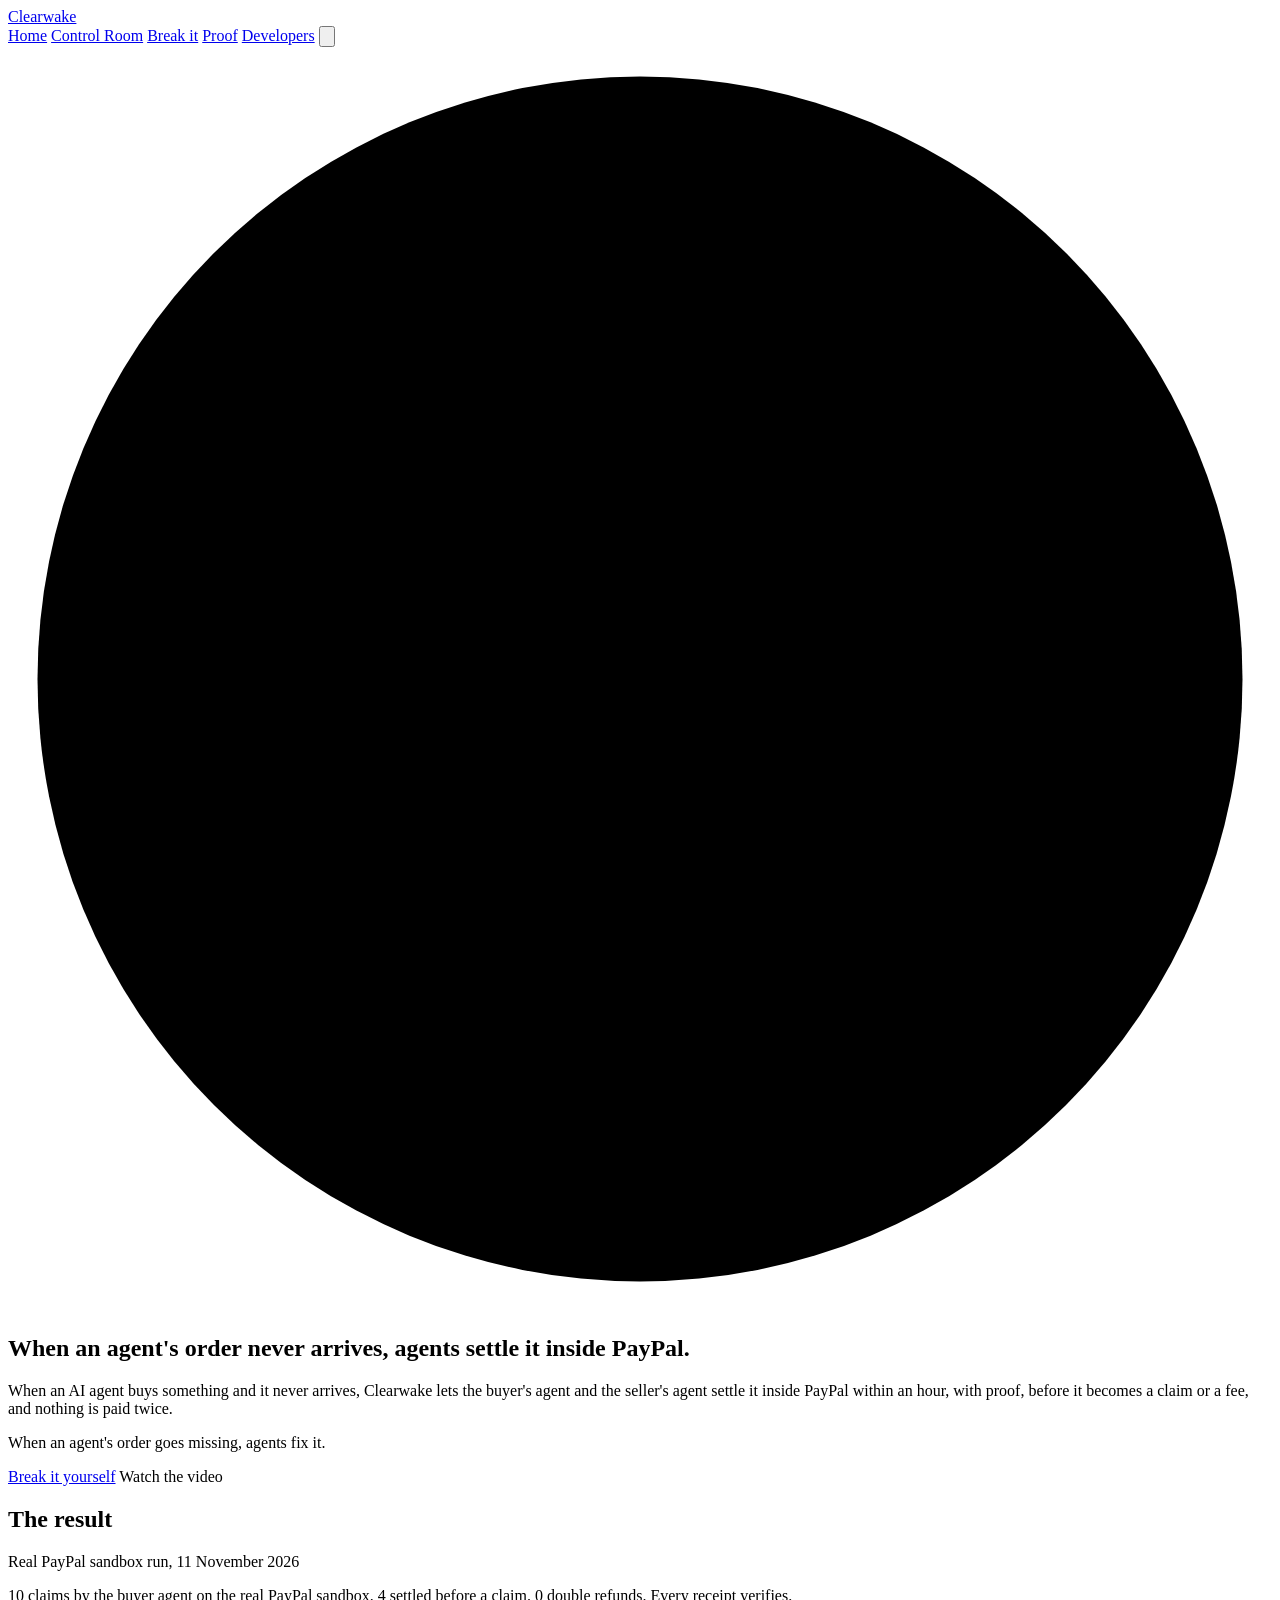
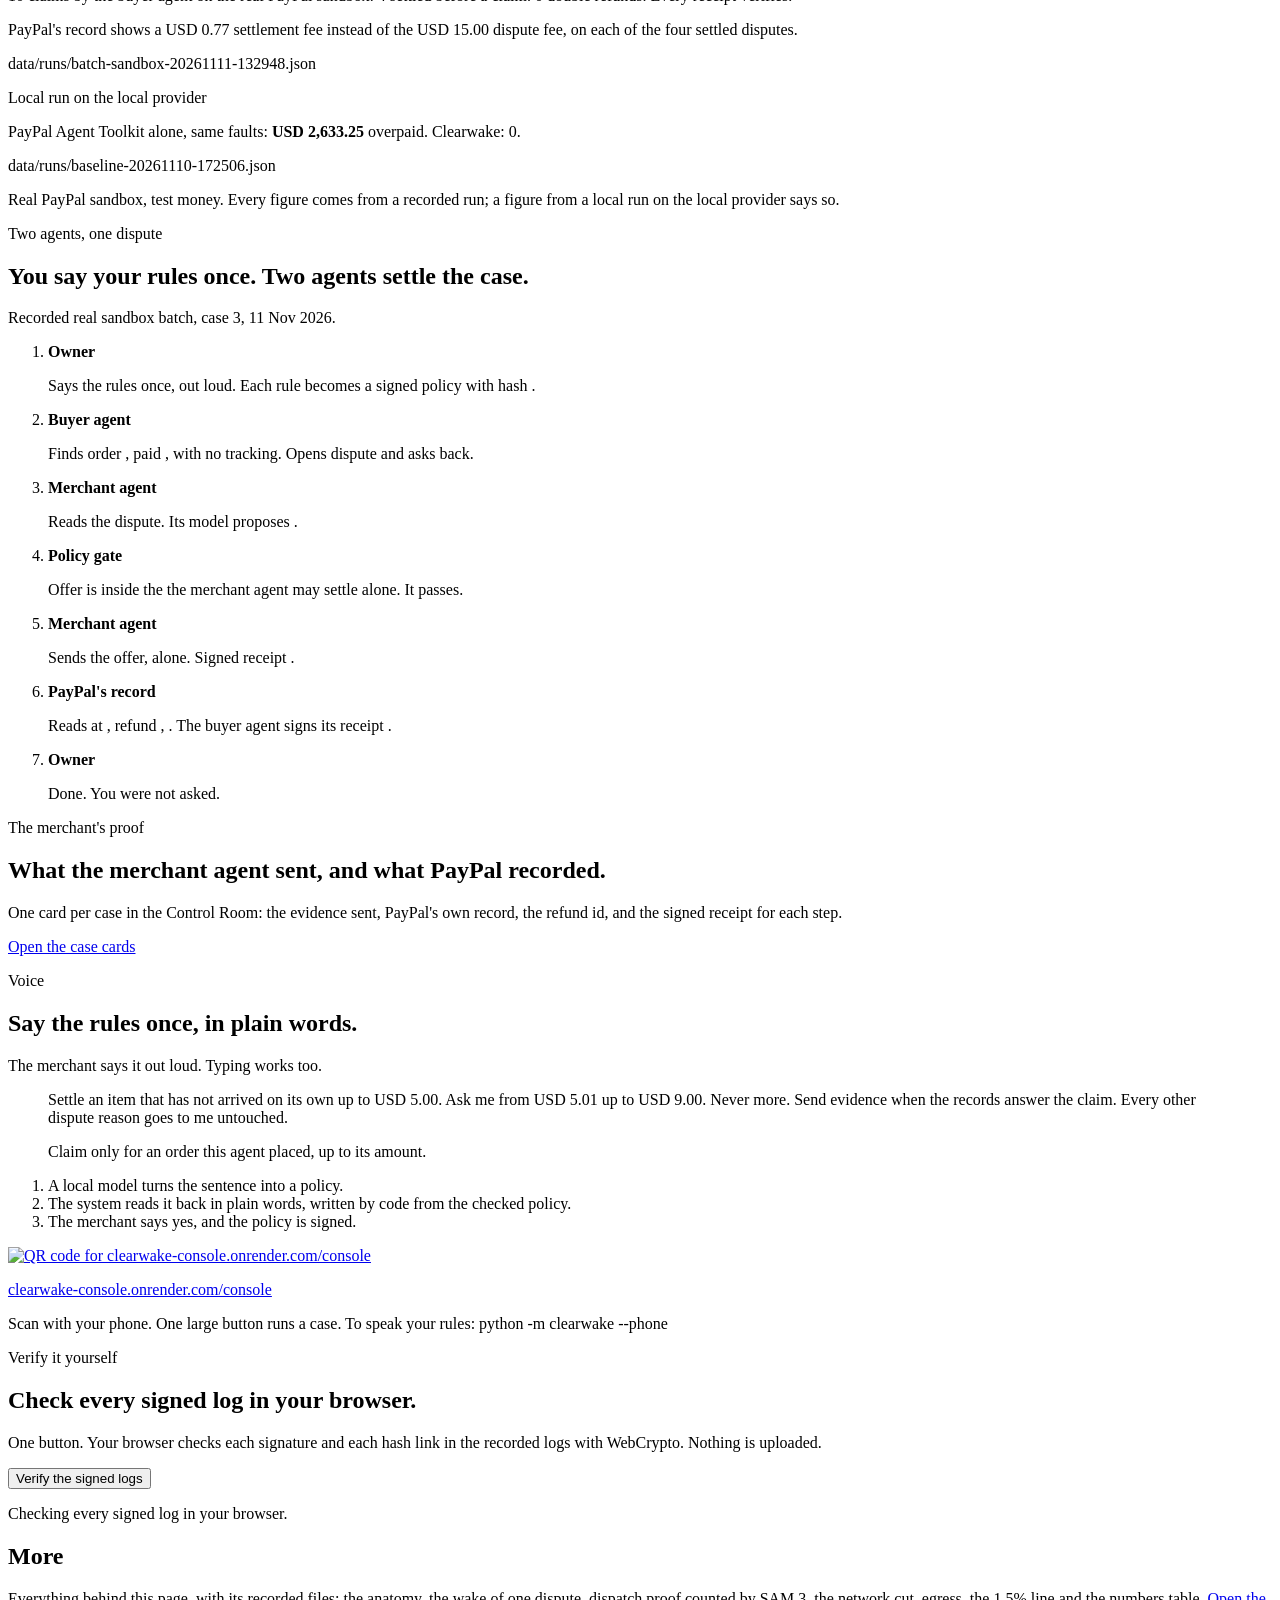
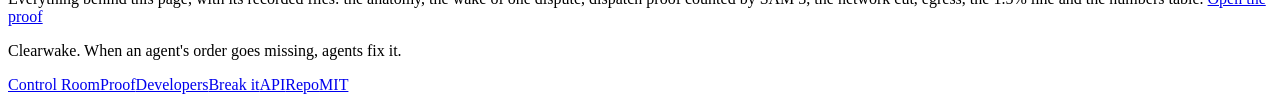
==== site/index.html @ 793c8fdb "Repository links point to clearwake-paypal" ====
<!doctype html>
<html lang="en">
<head>
<meta charset="utf-8">
<meta name="viewport" content="width=device-width, initial-scale=1">
<title>Clearwake</title>
<link rel="icon" href="/favicon.svg" type="image/svg+xml">
<meta name="description" content="When an agent's order goes missing, agents fix it. The buyer's agent and the seller's agent settle an item not received dispute inside PayPal, with proof, before it becomes a claim or a fee.">
<link rel="stylesheet" href="fonts.css">
<link rel="stylesheet" href="base.css">
<link rel="stylesheet" href="home.css">
<script src="theme.js"></script>
<script src="app.js" type="module"></script>
<script src="result.js" defer></script>
<script src="hud.js" defer></script>
</head>
<body>
<header class="bar">
  <div class="wrap">
    <a class="brand" href="/">Clearwake</a>
    <nav aria-label="Pages">
      <a href="/" aria-current="page">Home</a>
      <a href="/control-room">Control Room</a>
      <a href="/break">Break it</a>
      <a href="/proof">Proof</a>
      <a href="/developers">Developers</a>
      <button class="theme" type="button" aria-label="Switch to the light theme"><svg class="ico sun" viewBox="0 0 24 24" aria-hidden="true" focusable="false"><circle cx="12" cy="12" r="4"/><path d="M12 2.5v2.2M12 19.3v2.2M2.5 12h2.2M19.3 12h2.2M5.3 5.3l1.6 1.6M17.1 17.1l1.6 1.6M18.7 5.3l-1.6 1.6M6.9 17.1l-1.6 1.6"/></svg><svg class="ico moon" viewBox="0 0 24 24" aria-hidden="true" focusable="false"><path d="M20 14.2A8.5 8.5 0 0 1 9.8 4a8.5 8.5 0 1 0 10.2 10.2z"/></svg></button>
    </nav>
  </div>
</header>

<main id="top">
  <section class="hero hero-home" aria-labelledby="h1">
    <svg class="hero-ring" viewBox="0 0 600 600" aria-hidden="true" focusable="false">
      <g class="hr-a"><circle class="hr-ticks" cx="300" cy="300" r="286" pathLength="360"/></g>
      <g class="hr-b"><circle class="hr-arcs" cx="300" cy="300" r="238" pathLength="360"/></g>
      <g class="hr-c"><circle class="hr-fine" cx="300" cy="300" r="196" pathLength="360"/></g>
      <circle class="hr-pulse" cx="300" cy="300" r="150"/>
      <circle class="hr-core" cx="300" cy="300" r="118"/>
      <circle class="hr-dot" cx="300" cy="300" r="7"/>
      <path class="hr-cross" d="M300 6v60M300 534v60M6 300h60M534 300h60"/>
    </svg>
    <div class="hero-in wrap">
      <div class="hero-copy">
        <h1 id="h1" class="line">When an agent's order never arrives, agents settle it inside PayPal.</h1>
      <p class="line-full">When an AI agent buys something and it never arrives, Clearwake lets the buyer's agent and the seller's agent settle it inside PayPal within an hour, with proof, before it becomes a claim or a fee, and nothing is paid twice.</p>
        <p class="tagline">When an agent's order goes missing, agents fix it.</p>
        <div class="cta">
          <a class="btn primary" href="/break">Break it yourself</a>
          <a class="btn" id="watch-video" data-video="[VIDEO_URL]">Watch the video</a>
        </div>
      </div>
    </div>
  </section>

  <section class="outcome wrap" id="result" aria-labelledby="result-h">
    <h2 id="result-h" class="sr-only">The result</h2>
    <div class="res-grid">
      <div class="res res-real">
        <p class="res-tag">Real PayPal sandbox run, 11 November 2026</p>
        <p class="res-big"><span>10 claims by the buyer agent on the real PayPal sandbox.</span> <span>4 settled before a claim.</span> <span>0 double refunds.</span> <span>Every receipt verifies.</span></p>
        <p class="res-fee">PayPal's record shows a USD 0.77 settlement fee instead of the USD 15.00 dispute fee, on each of the four settled disputes.</p>
        <p class="res-src mono">data/runs/batch-sandbox-20261111-132948.json</p>
      </div>
      <div class="res res-local">
        <p class="res-tag res-tag-local" id="res-mode">Local run on the local provider</p>
        <p class="res-big"><span>PayPal Agent Toolkit alone, same faults: <b id="res-base">USD 2,633.25</b> overpaid.</span> <span>Clearwake: 0.</span></p>
        <p class="res-src mono" id="res-src">data/runs/baseline-20261110-172506.json</p>
      </div>
    </div>
    <p class="hero-note">Real PayPal sandbox, test money. Every figure comes from a recorded run; a figure from a local run on the local provider says so.</p>
  </section>

  <section class="band wrap duo" id="conversation" aria-labelledby="duo-h">
    <p class="eyebrow">Two agents, one dispute</p>
    <h2 id="duo-h">You say your rules once. Two agents settle the case.</h2>
    <p class="duo-tag">Recorded real sandbox batch, case 3, 11 Nov 2026.</p>
    <ol class="steps7" id="steps7">
      <li><b class="who w-owner">Owner</b><p>Says the rules once, out loud. Each rule becomes a signed policy<span class="story-x"> with hash <span class="mono" data-f="policy8"></span></span>.</p></li>
      <li><b class="who w-buyer">Buyer agent</b><p>Finds order <span class="mono" data-f="order"></span>, paid <span data-f="paid"></span>, with no tracking. Opens dispute <span class="mono" data-f="dispute"></span> and asks <span data-f="ask"></span> back.</p></li>
      <li><b class="who w-merch">Merchant agent</b><p>Reads the dispute. Its model proposes <span class="mono" data-f="proposed"></span>.</p></li>
      <li><b class="who w-gate">Policy gate</b><p>Offer <span data-f="offer"></span> is inside the <span data-f="limit"></span> the merchant agent may settle alone. It passes.</p></li>
      <li><b class="who w-merch">Merchant agent</b><p>Sends the offer, alone. Signed receipt <span class="mono" data-f="h3"></span>.</p></li>
      <li><b class="who w-paypal">PayPal's record</b><p>Reads <span data-f="status"></span> at <span data-f="stage"></span>, refund <span data-f="refund"></span>, <span data-f="feeLine"></span>. The buyer agent signs its receipt <span class="mono" data-f="h5"></span>.</p></li>
      <li><b class="who w-owner">Owner</b><p>Done. You were not asked.</p></li>
    </ol>
  </section>

  <section class="band wrap mproof" id="merchant" aria-labelledby="mp-h">
    <p class="eyebrow">The merchant's proof</p>
    <h2 id="mp-h">What the merchant agent sent, and what PayPal recorded.</h2>
    <dl class="mp-nums" id="mp-nums" hidden></dl>
    <p class="lede">One card per case in the Control Room: the evidence sent, PayPal's own record, the refund id, and the signed receipt for each step.</p>
    <div class="cta"><a class="btn primary" href="/control-room#cases">Open the case cards</a></div>
  </section>

  <section class="band wrap rules voice" id="rules" aria-labelledby="rules-h">
    <div>
      <p class="eyebrow">Voice</p>
      <h2 id="rules-h">Say the rules once, in plain words.</h2>
      <p class="lede">The merchant says it out loud. Typing works too.</p>
      <blockquote class="said" id="rule-merch">Settle an item that has not arrived on its own up to USD 5.00. Ask me from USD 5.01 up to USD 9.00. Never more. Send evidence when the records answer the claim. Every other dispute reason goes to me untouched.</blockquote>
      <blockquote class="said" id="rule-buyer">Claim only for an order this agent placed, up to its amount.</blockquote>
      <ol class="plainsteps">
        <li>A local model turns the sentence into a policy.</li>
        <li>The system reads it back in plain words, written by code from the checked policy.</li>
        <li>The merchant says yes, and the policy is signed.</li>
      </ol>
    </div>
    <div class="vqr">
      <a class="qr" href="https://clearwake-console.onrender.com/console" aria-label="Open the Clearwake console. The QR code opens the same address.">
        <img src="img/qr-console.svg" width="264" height="264" alt="QR code for clearwake-console.onrender.com/console">
        <span class="qr-c qr-tl"></span><span class="qr-c qr-tr"></span><span class="qr-c qr-bl"></span><span class="qr-c qr-br"></span>
      </a>
      <p class="vqr-url"><a class="mono" href="https://clearwake-console.onrender.com/console">clearwake-console.onrender.com/console</a></p>
      <p class="note vqr-note">Scan with your phone. One large button runs a case. To speak your rules: <span class="mono">python -m clearwake --phone</span></p>
    </div>
  </section>

  <section class="band wrap verify" id="verify" aria-labelledby="verify-h">
    <p class="eyebrow">Verify it yourself</p>
    <h2 id="verify-h">Check every signed log in your browser.</h2>
    <p class="lede">One button. Your browser checks each signature and each hash link in the recorded logs with WebCrypto. Nothing is uploaded.</p>
    <div class="cta"><button class="btn primary" type="button" id="verify-all">Verify the signed logs</button></div>
    <p class="result-box" id="verify-result" aria-live="polite">Checking every signed log in your browser.</p>
  </section>

  <section class="band wrap more" id="more" aria-labelledby="more-h">
    <h2 id="more-h" class="sr-only">More</h2>
    <p class="more-line">Everything behind this page, with its recorded files: the anatomy, the wake of one dispute, dispatch proof counted by SAM 3, the network cut, egress, the 1.5% line and the numbers table. <a href="/proof">Open the proof</a></p>
    <p class="more-line" id="why-line" hidden>Why now, with sources: <a href="/proof#why-now">the facts, each one linked</a></p>
  </section>
</main>

<footer class="foot">
  <div class="wrap foot-in">
    <p>Clearwake. When an agent's order goes missing, agents fix it.</p>
    <p class="foot-links"><a href="/control-room">Control Room</a><a href="/proof">Proof</a><a href="/developers">Developers</a><a href="/break">Break it</a><a href="https://clearwake-api.vercel.app">API</a><a href="https://github.com/Sriharsan/clearwake-paypal">Repo</a><a href="https://github.com/Sriharsan/clearwake-paypal/blob/main/LICENSE">MIT</a></p>
  </div>
</footer>
</body>
</html>
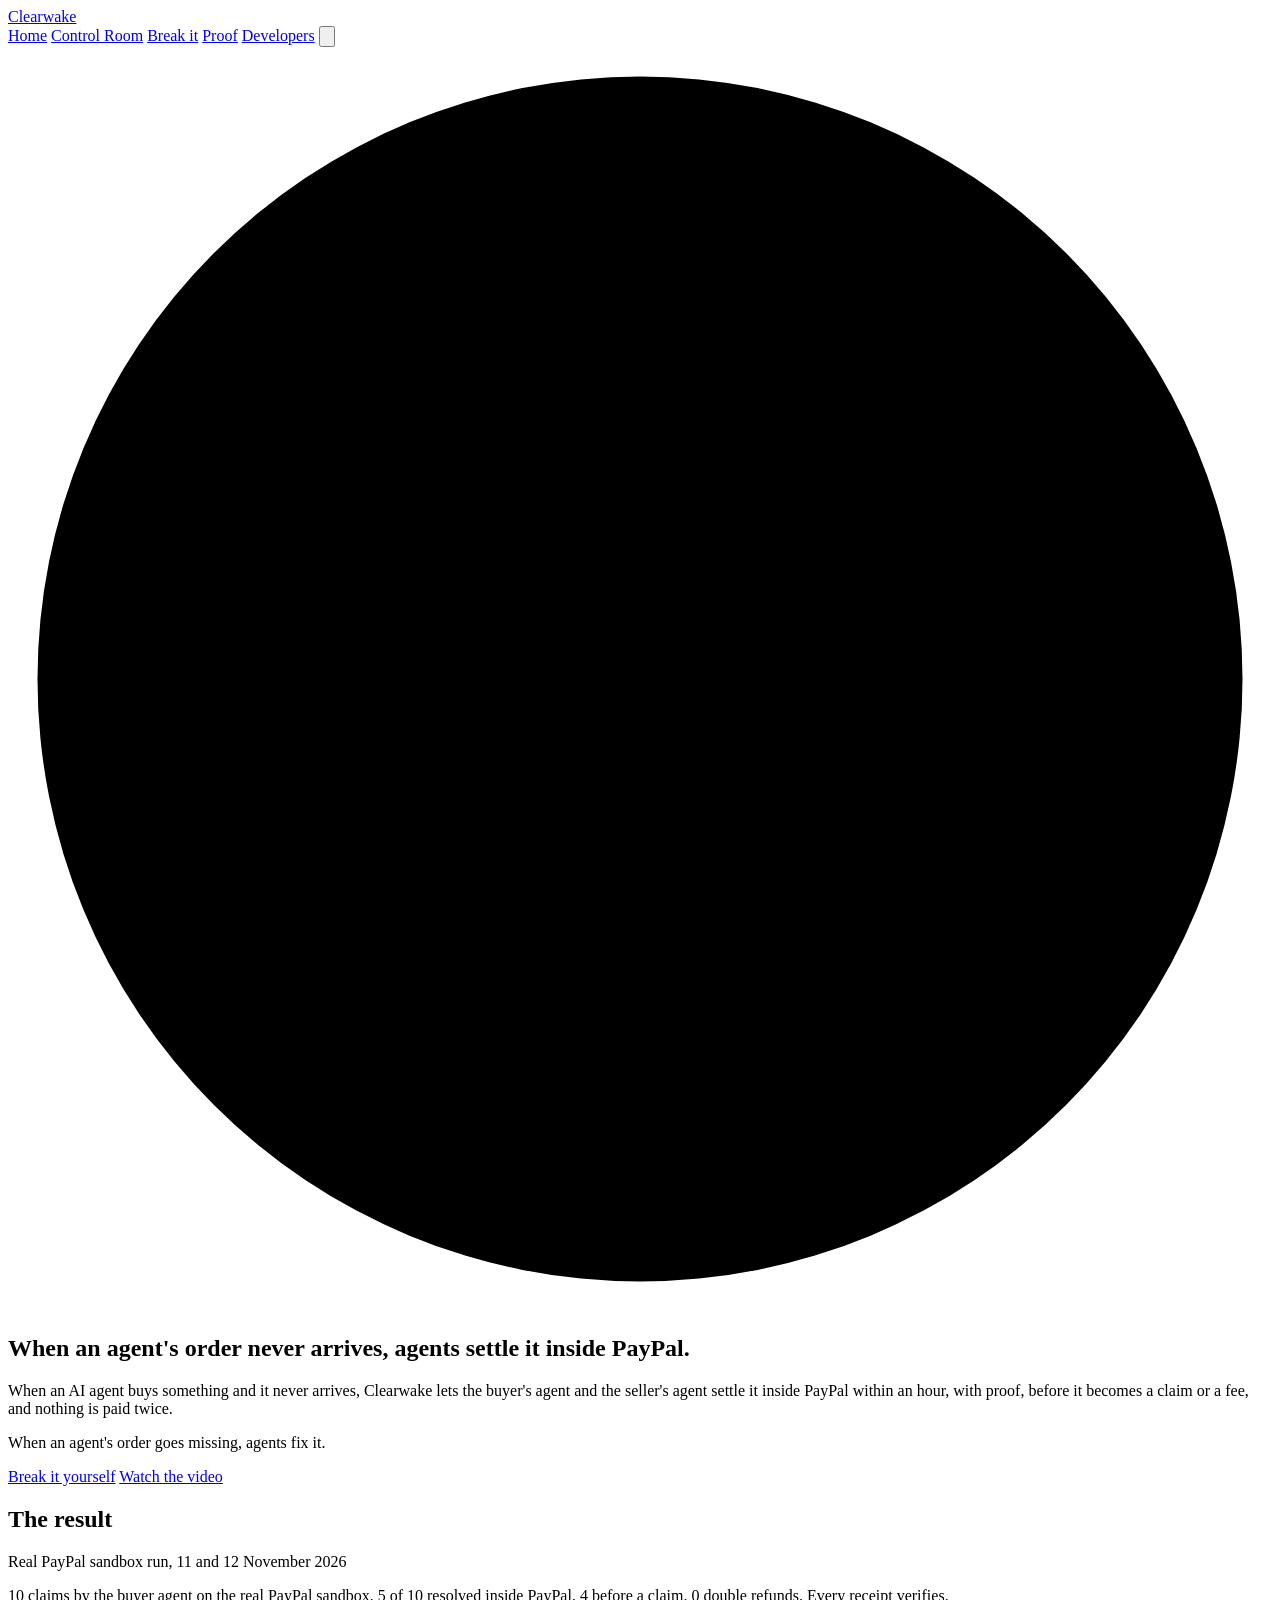
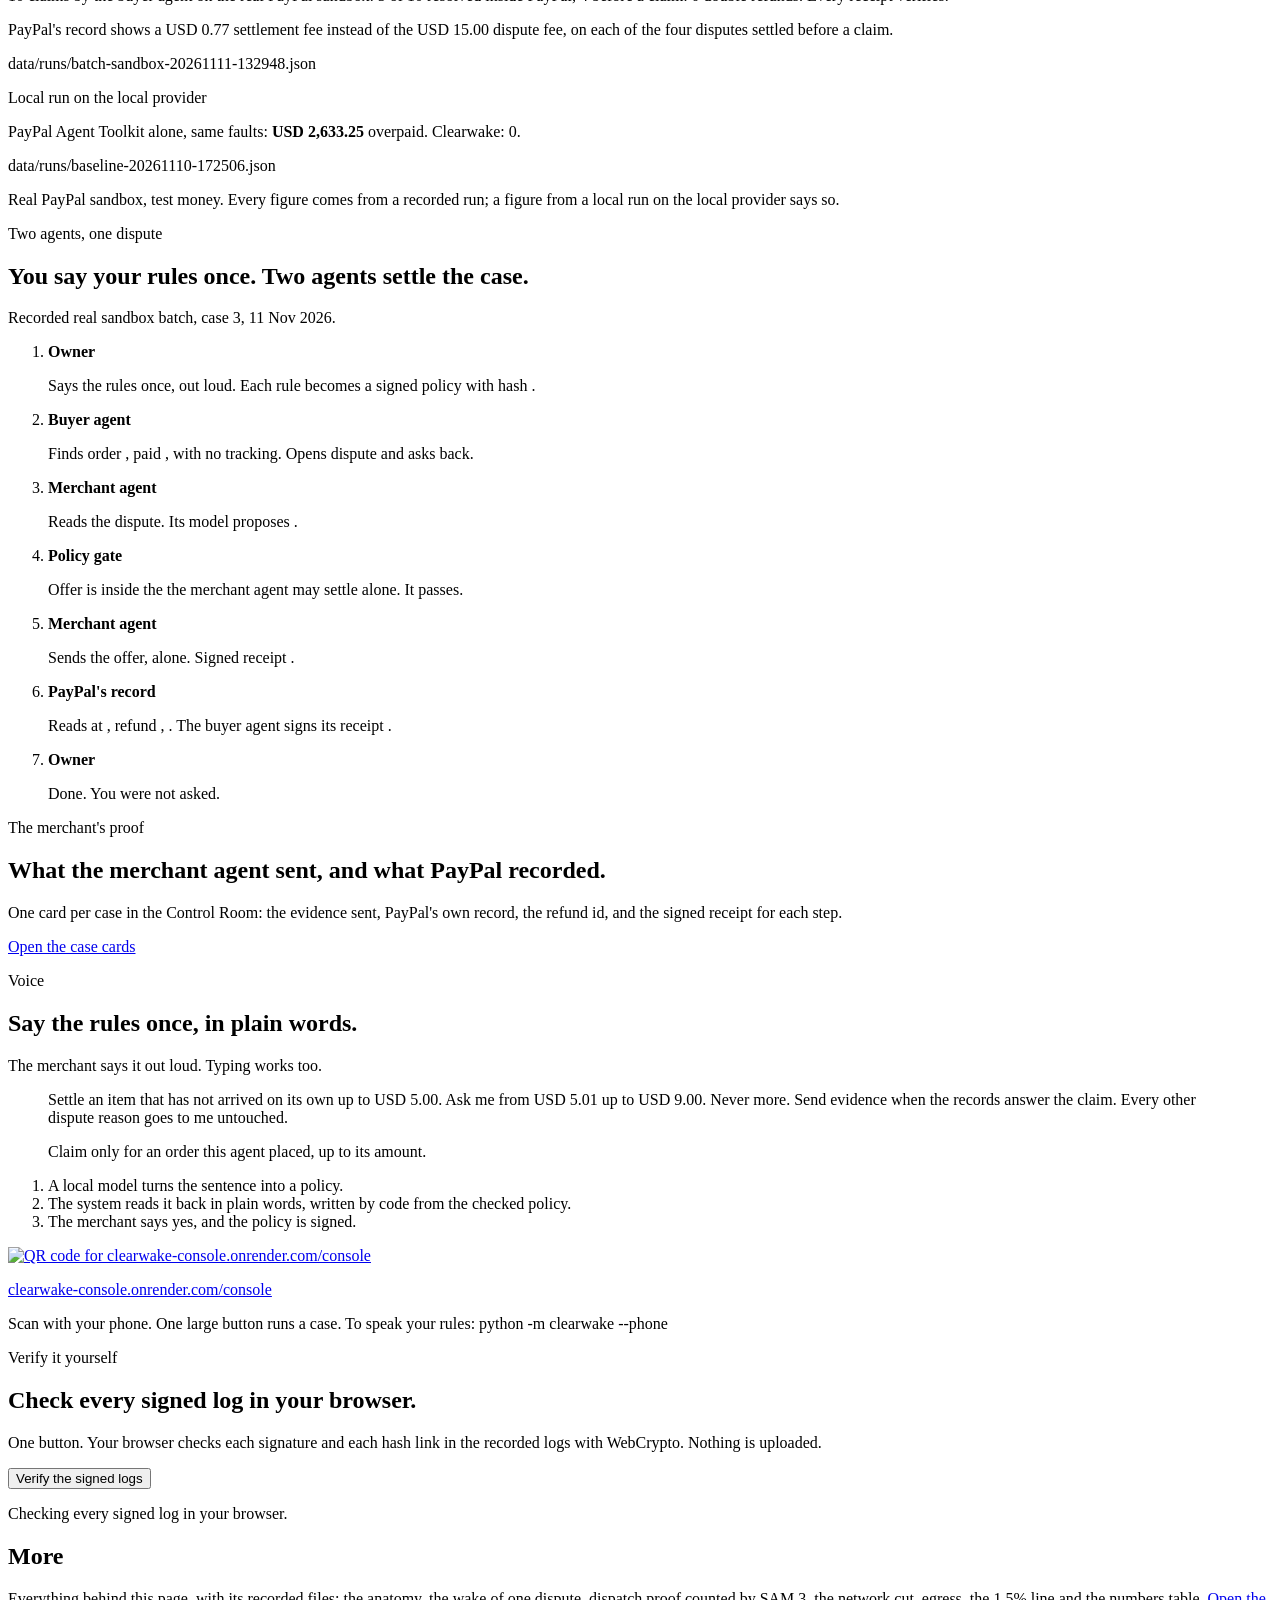
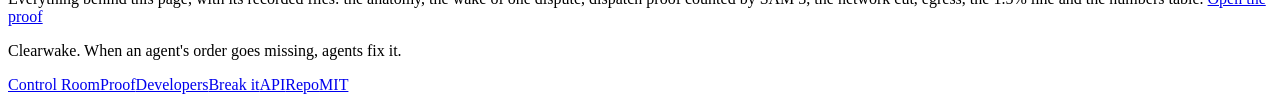
==== commit 8a70d949: "No dispute fee wording with the USD 0.77 settlement fee; home result reads 5 of 10 resolved, 4 befor" ====
--- a/site/index.html
+++ b/site/index.html
@@ -57,9 +57,9 @@
     <h2 id="result-h" class="sr-only">The result</h2>
     <div class="res-grid">
       <div class="res res-real">
-        <p class="res-tag">Real PayPal sandbox run, 11 November 2026</p>
-        <p class="res-big"><span>10 claims by the buyer agent on the real PayPal sandbox.</span> <span>4 settled before a claim.</span> <span>0 double refunds.</span> <span>Every receipt verifies.</span></p>
-        <p class="res-fee">PayPal's record shows a USD 0.77 settlement fee instead of the USD 15.00 dispute fee, on each of the four settled disputes.</p>
+        <p class="res-tag">Real PayPal sandbox run, 11 and 12 November 2026</p>
+        <p class="res-big"><span>10 claims by the buyer agent on the real PayPal sandbox.</span> <span id="res-resolved">5 of 10 resolved inside PayPal, 4 before a claim.</span> <span>0 double refunds.</span> <span>Every receipt verifies.</span></p>
+        <p class="res-fee">PayPal's record shows a USD 0.77 settlement fee instead of the USD 15.00 dispute fee, on each of the four disputes settled before a claim.</p>
         <p class="res-src mono">data/runs/batch-sandbox-20261111-132948.json</p>
       </div>
       <div class="res res-local">
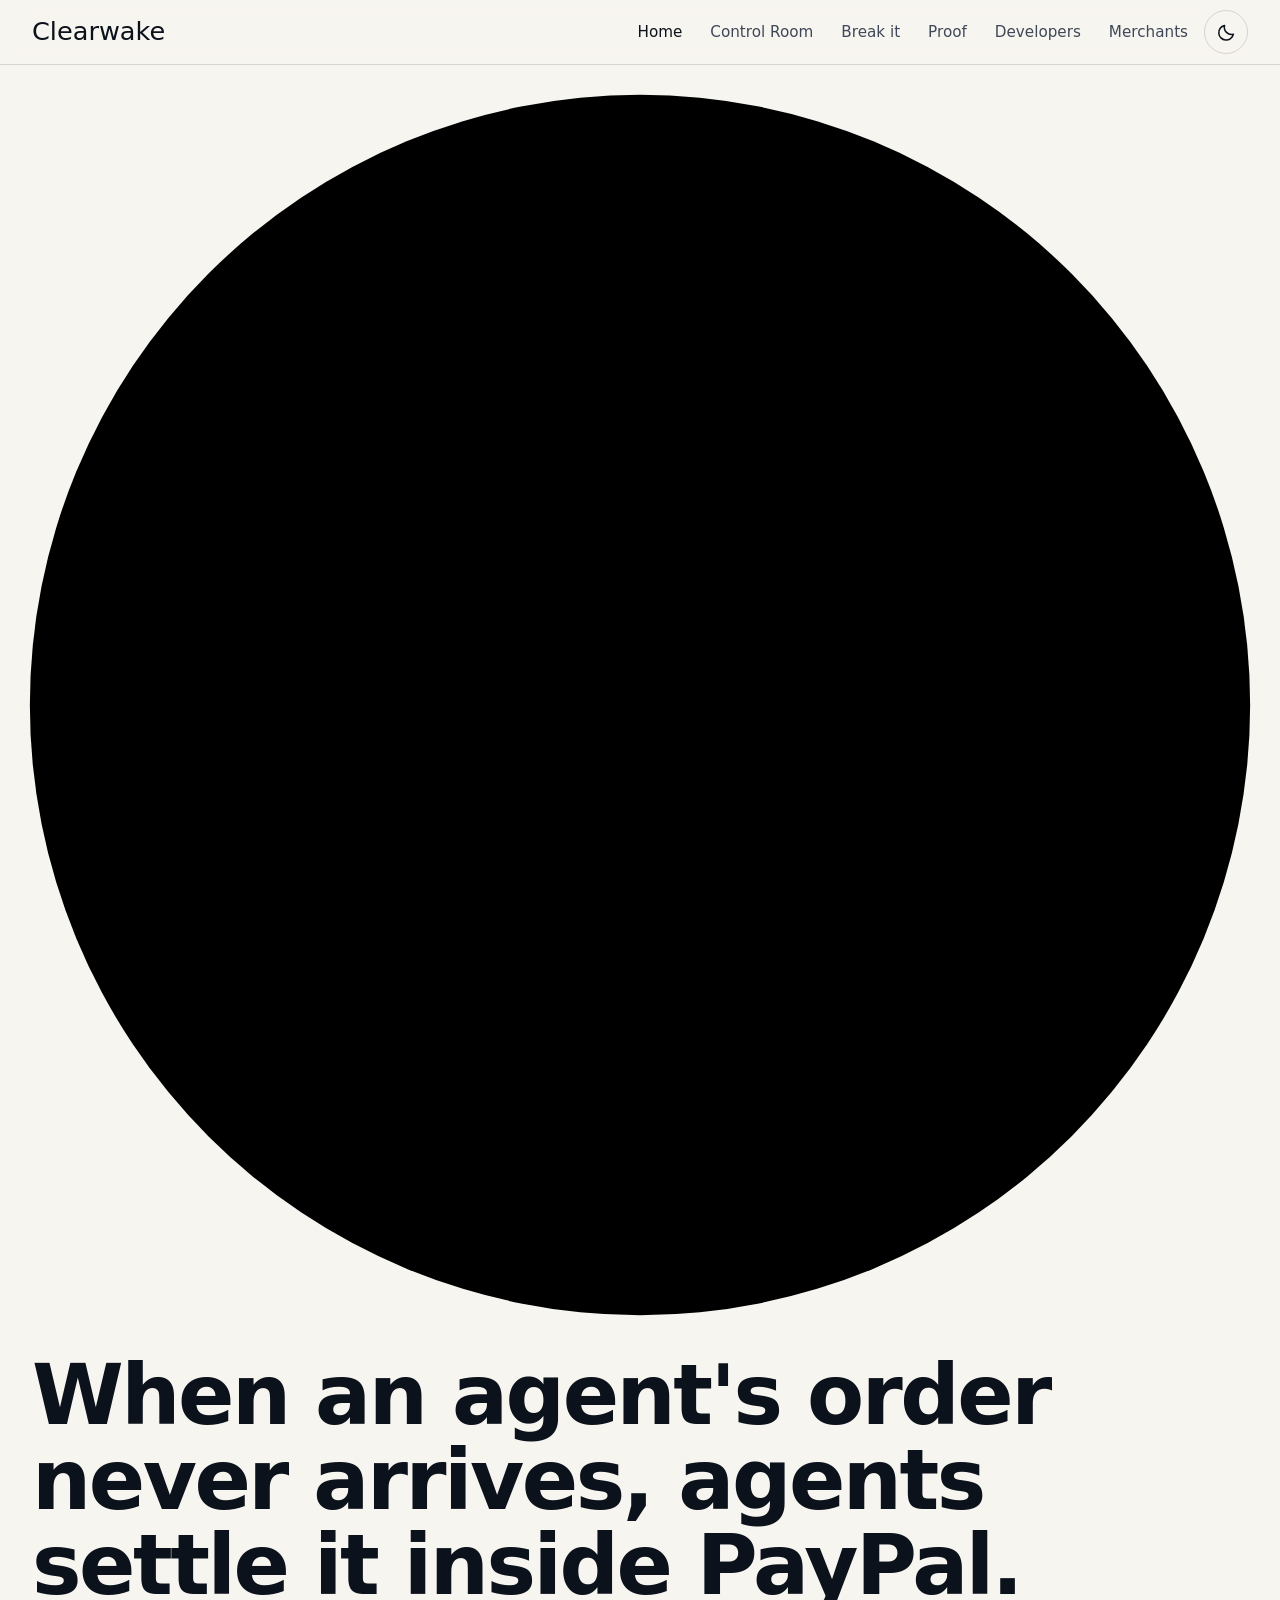
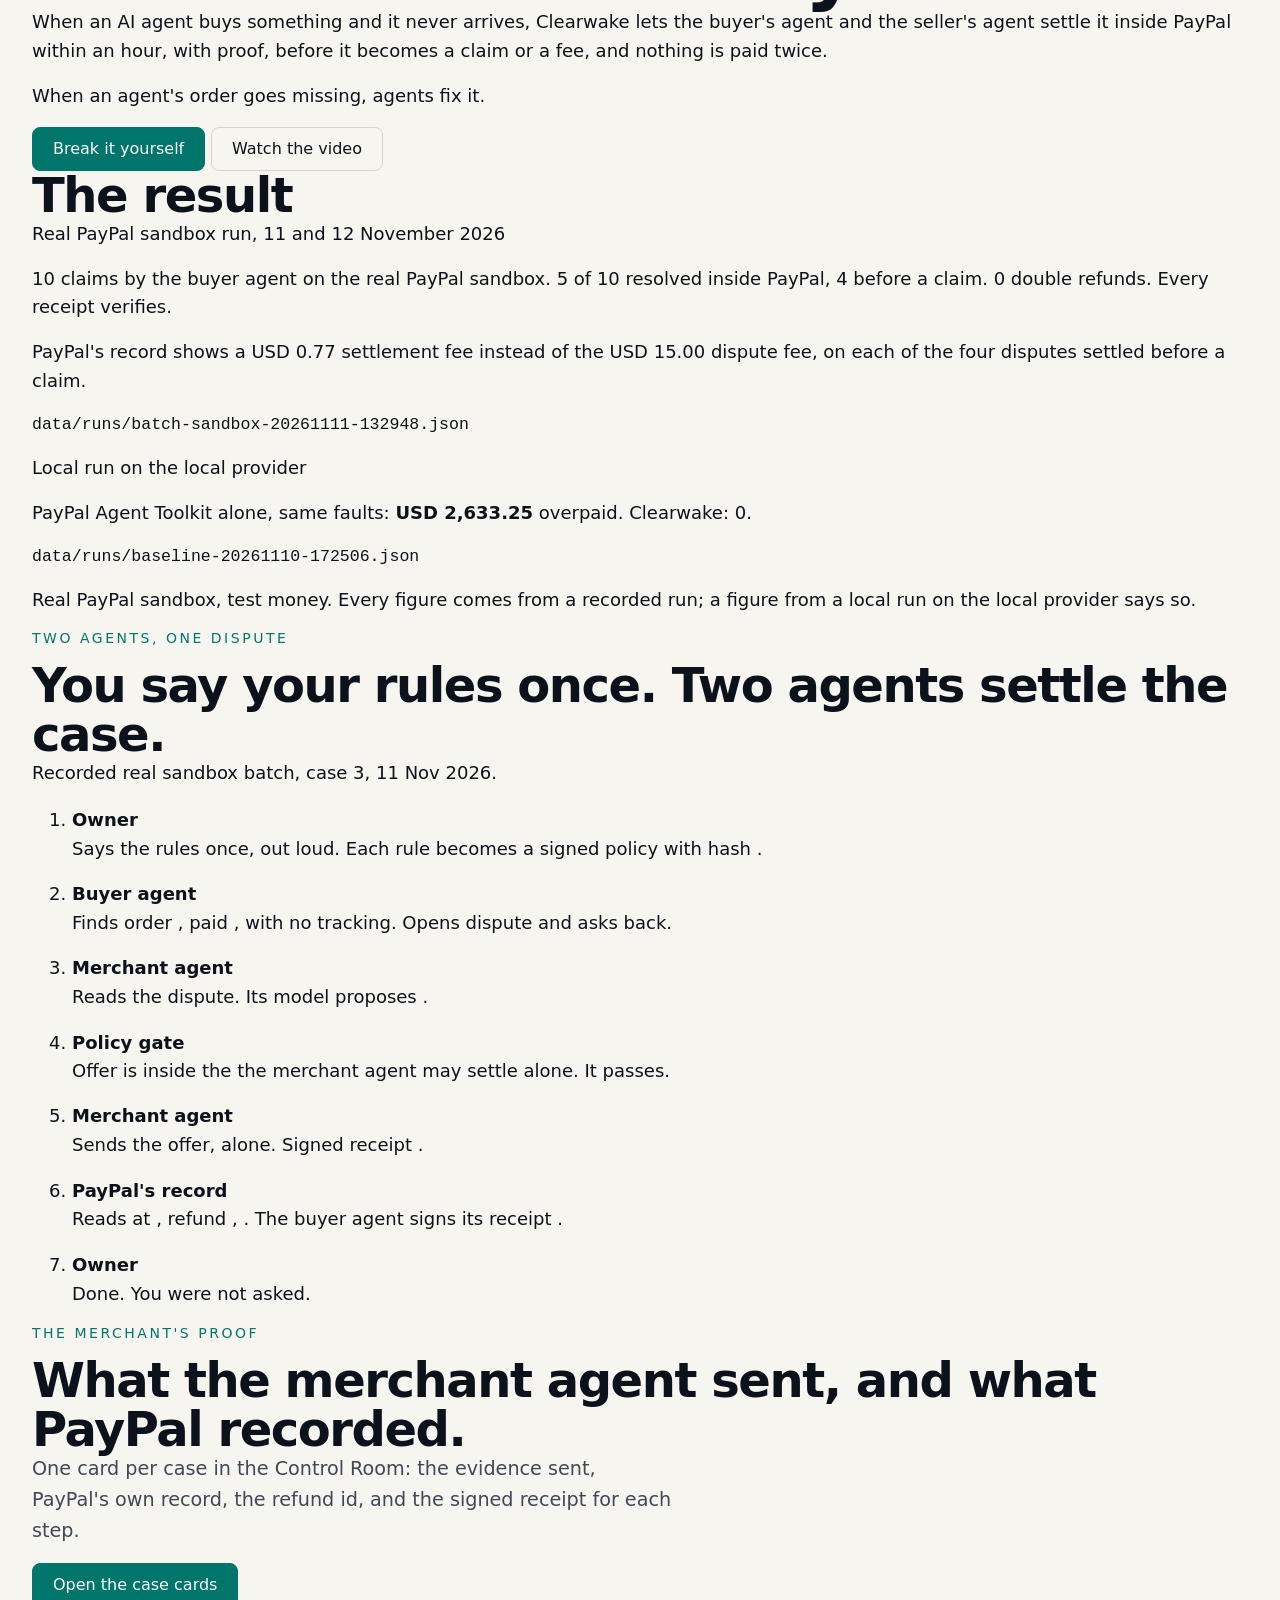
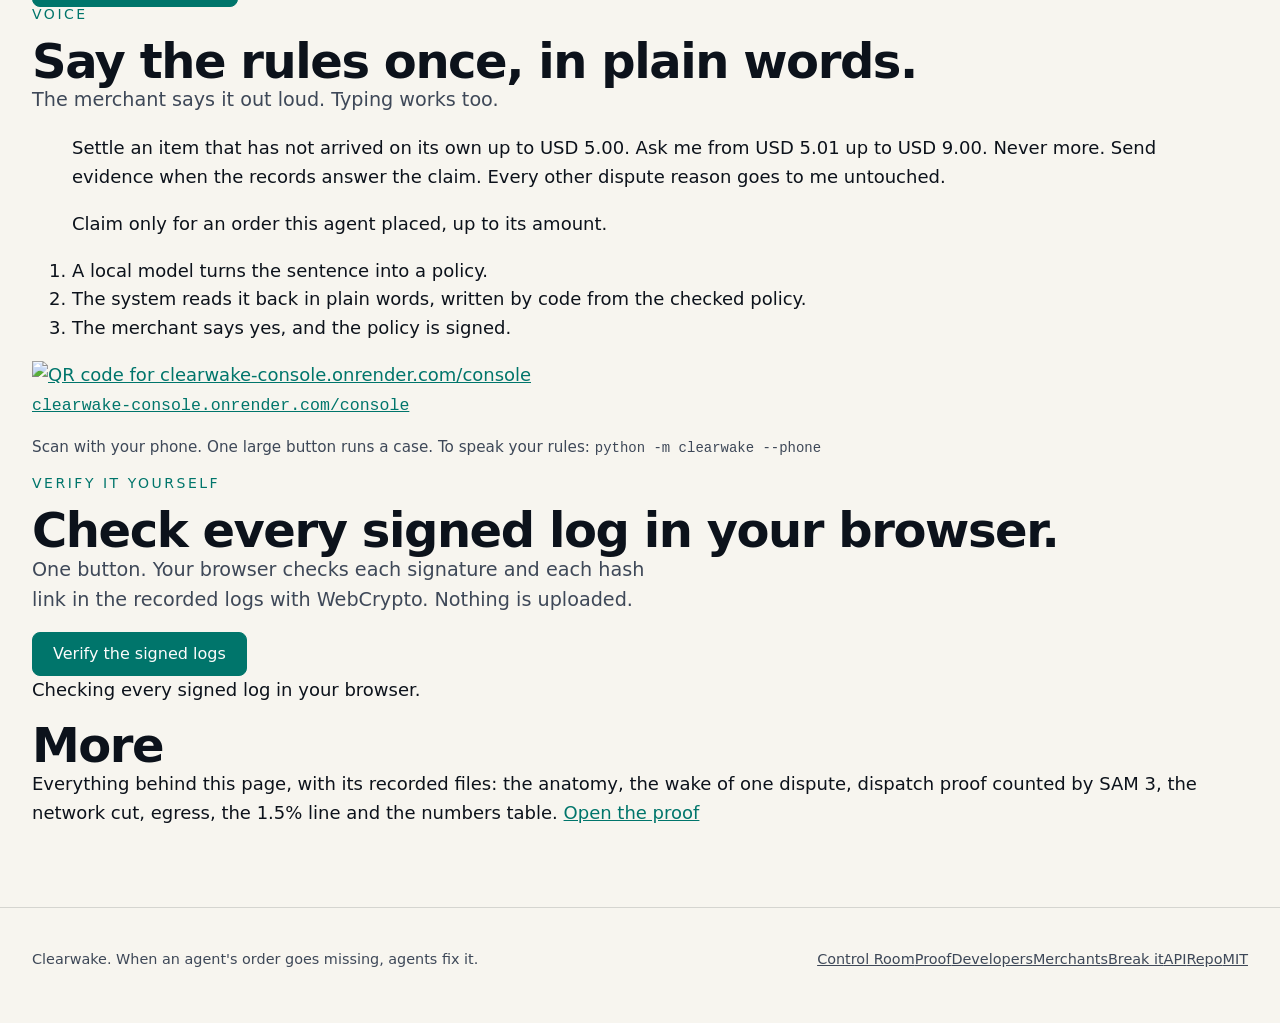
==== commit dc967b21: "Spoken readback of the owner's rules is one short line" ====
--- a/site/index.html
+++ b/site/index.html
@@ -23,7 +23,7 @@
       <a href="/control-room">Control Room</a>
       <a href="/break">Break it</a>
       <a href="/proof">Proof</a>
-      <a href="/developers">Developers</a>
+      <a href="/developers">Developers</a> <a href="/merchants">Merchants</a>
       <button class="theme" type="button" aria-label="Switch to the light theme"><svg class="ico sun" viewBox="0 0 24 24" aria-hidden="true" focusable="false"><circle cx="12" cy="12" r="4"/><path d="M12 2.5v2.2M12 19.3v2.2M2.5 12h2.2M19.3 12h2.2M5.3 5.3l1.6 1.6M17.1 17.1l1.6 1.6M18.7 5.3l-1.6 1.6M6.9 17.1l-1.6 1.6"/></svg><svg class="ico moon" viewBox="0 0 24 24" aria-hidden="true" focusable="false"><path d="M20 14.2A8.5 8.5 0 0 1 9.8 4a8.5 8.5 0 1 0 10.2 10.2z"/></svg></button>
     </nav>
   </div>
@@ -135,7 +135,7 @@
 <footer class="foot">
   <div class="wrap foot-in">
     <p>Clearwake. When an agent's order goes missing, agents fix it.</p>
-    <p class="foot-links"><a href="/control-room">Control Room</a><a href="/proof">Proof</a><a href="/developers">Developers</a><a href="/break">Break it</a><a href="https://clearwake-api.vercel.app">API</a><a href="https://github.com/Sriharsan/clearwake-paypal">Repo</a><a href="https://github.com/Sriharsan/clearwake-paypal/blob/main/LICENSE">MIT</a></p>
+    <p class="foot-links"><a href="/control-room">Control Room</a><a href="/proof">Proof</a><a href="/developers">Developers</a><a href="/merchants">Merchants</a><a href="/break">Break it</a><a href="https://clearwake-api.vercel.app">API</a><a href="https://github.com/Sriharsan/clearwake-paypal">Repo</a><a href="https://github.com/Sriharsan/clearwake-paypal/blob/main/LICENSE">MIT</a></p>
   </div>
 </footer>
 </body>
--- a/site/base.css
+++ b/site/base.css
@@ -0,0 +1,57 @@
+/* Clearwake design system: shared by every page. Dark by default, light by toggle or system setting. */
+:root{--radius:.5rem;--background:oklch(15.5% .02 260);--surface:oklch(21.5% .035 255);--surface-2:oklch(26% .04 255);--foreground:oklch(97% .01 250);--mist:oklch(86% .025 255);--teal:oklch(86% .13 180);--on-teal:oklch(15.5% .02 260);--amber:oklch(80% .15 75);--coral:oklch(71% .17 22);--border:oklch(100% 0 0/.12);--font-display:Figtree,system-ui,sans-serif;--font-sans:Figtree,system-ui,sans-serif;--font-mono:Figtree,system-ui,sans-serif;--font-code:ui-monospace,Consolas,monospace;color-scheme:dark}
+:root[data-theme="light"]{--background:oklch(97% .008 90);--surface:oklch(99.5% .003 90);--surface-2:oklch(93% .01 90);--foreground:oklch(18% .02 260);--mist:oklch(40% .03 260);--teal:oklch(50% .1 185);--on-teal:oklch(99% 0 0);--amber:oklch(55% .13 65);--coral:oklch(53% .19 25);--border:oklch(18% .02 260/.14);color-scheme:light}
+@media (prefers-color-scheme:light){:root:not([data-theme="dark"]){--background:oklch(97% .008 90);--surface:oklch(99.5% .003 90);--surface-2:oklch(93% .01 90);--foreground:oklch(18% .02 260);--mist:oklch(40% .03 260);--teal:oklch(50% .1 185);--on-teal:oklch(99% 0 0);--amber:oklch(55% .13 65);--coral:oklch(53% .19 25);--border:oklch(18% .02 260/.14);color-scheme:light}}
+*{box-sizing:border-box}
+html{-webkit-text-size-adjust:100%}
+body{margin:0;background:var(--background);color:var(--foreground);font:400 1.125rem/1.6 var(--font-sans);-webkit-font-smoothing:antialiased}
+h1,h2,h3{font-family:var(--font-display);font-weight:600;line-height:1.02;letter-spacing:-.03em;margin:0}
+h1{font-size:clamp(2.6rem,7vw,5.2rem)}h2{font-size:clamp(2rem,4.5vw,3rem)}h3{font-size:1.5rem}
+p{margin:0 0 1rem}
+a{color:var(--teal)}a:hover{text-decoration-thickness:2px}
+code,pre,.mono{font-family:var(--font-code);font-size:.92em}
+.tnum{font-variant-numeric:tabular-nums}
+.wrap{width:min(100% - 2rem,76rem);margin-inline:auto}
+.eyebrow{font:500 .875rem/1 var(--font-mono);letter-spacing:.18em;text-transform:uppercase;color:var(--teal);margin:0 0 1rem}
+.lede{font-size:1.2rem;color:var(--mist);max-width:40rem}
+.sr{position:absolute;width:1px;height:1px;overflow:hidden;clip:rect(0 0 0 0);white-space:nowrap}
+:focus-visible{outline:2px solid var(--teal);outline-offset:3px;border-radius:4px}
+/* top bar */
+.bar{position:sticky;top:0;z-index:20;border-bottom:1px solid var(--border);background:color-mix(in oklab,var(--background) 88%,transparent);backdrop-filter:blur(10px)}
+.bar .wrap{display:flex;align-items:center;justify-content:space-between;height:4rem;gap:1rem}
+.brand{font:400 1.6rem/1 var(--font-display);color:var(--foreground);text-decoration:none}
+.bar nav{display:flex;align-items:center;gap:.25rem}
+.bar nav a{white-space:nowrap;color:var(--mist);text-decoration:none;padding:.5rem .75rem;border-radius:var(--radius);font-size:.95rem}
+.bar nav a:hover,.bar nav a[aria-current="page"]{color:var(--foreground)}
+.theme{display:grid;place-items:center;width:2.75rem;height:2.75rem;padding:0;border:1px solid var(--border);border-radius:50%;background:transparent;color:var(--foreground);cursor:pointer;font:inherit;transition:background .25s,border-color .25s}
+.theme:hover{background:var(--surface);border-color:var(--teal)}
+.theme .ico{grid-area:1/1;width:1.3rem;height:1.3rem;fill:none;stroke:currentColor;stroke-width:1.8;stroke-linecap:round;stroke-linejoin:round;transition:opacity .35s ease,transform .5s cubic-bezier(.2,.7,.2,1)}
+.theme .moon{opacity:0;transform:rotate(-70deg) scale(.5)}
+:root[data-theme="light"] .theme .sun{opacity:0;transform:rotate(70deg) scale(.5)}
+:root[data-theme="light"] .theme .moon{opacity:1;transform:none}
+@media (prefers-color-scheme:light){:root:not([data-theme="dark"]) .theme .sun{opacity:0;transform:rotate(70deg) scale(.5)}:root:not([data-theme="dark"]) .theme .moon{opacity:1;transform:none}}
+/* buttons */
+.btn{display:inline-flex;align-items:center;justify-content:center;min-height:2.75rem;padding:.6rem 1.25rem;border-radius:var(--radius);border:1px solid var(--border);color:var(--foreground);background:transparent;text-decoration:none;font:500 1rem/1 var(--font-sans);cursor:pointer}
+.btn:hover{background:var(--surface)}
+.btn.primary{background:var(--teal);border-color:var(--teal);color:var(--on-teal)}
+.btn.primary:hover{filter:brightness(1.08)}
+/* cards and tables */
+.card{background:var(--surface);border:1px solid var(--border);border-radius:calc(var(--radius) * 2);padding:1.25rem}
+.pill{display:inline-block;padding:.15rem .6rem;border-radius:999px;font:500 .875rem/1.4 var(--font-mono);background:var(--teal);color:var(--on-teal)}
+.pill.amber{background:var(--amber)}.pill.coral{background:var(--coral)}
+table{border-collapse:collapse;width:100%}
+th,td{text-align:left;padding:.65rem .75rem;border-bottom:1px solid var(--border);vertical-align:top}
+th{font:500 .875rem/1.2 var(--font-mono);letter-spacing:.08em;text-transform:uppercase;color:var(--mist)}
+.scroll-x{overflow-x:auto}
+.codeblock{background:var(--surface);border:1px solid var(--border);border-radius:var(--radius);padding:1rem;overflow-x:auto;font:400 .9rem/1.6 var(--font-code);margin:0 0 1rem;white-space:pre}
+.note{color:var(--mist);font-size:.95rem}
+/* footer */
+.foot{border-top:1px solid var(--border);margin-top:5rem;padding:2.5rem 0;color:var(--mist);font-size:.9rem}
+.foot .wrap{display:flex;flex-wrap:wrap;gap:1rem 2rem;justify-content:space-between}
+.foot a{color:var(--mist)}
+@media (prefers-reduced-motion:reduce){*{animation:none!important;transition:none!important;scroll-behavior:auto!important}}
+@media (max-width:480px){.bar .wrap{gap:.25rem}.brand{font-size:1.15rem}.bar nav{gap:0}.bar .wrap nav a{padding:.5rem .3rem;font-size:.875rem}.bar .wrap .brand{font-size:1.15rem}.bar .wrap .theme{margin-left:.15rem;min-width:2.75rem;padding:0}}
+
+/* five link nav: on narrow screens the brand text is hidden so the links and the theme button fit on every page */
+@media (max-width:40rem){.bar .brand{position:absolute;width:1px;height:1px;overflow:hidden;clip:rect(0 0 0 0)}.bar .wrap{justify-content:center}.bar .wrap nav a{padding:.5rem .3rem}.bar .wrap .theme{margin-left:0}}
+@media (max-width:40rem){.bar{position:static}.bar .wrap{height:auto;flex-wrap:wrap;padding-block:.35rem}.bar nav{flex-wrap:wrap;justify-content:center;row-gap:0}.bar .wrap .theme{width:2.5rem;height:2.5rem}}
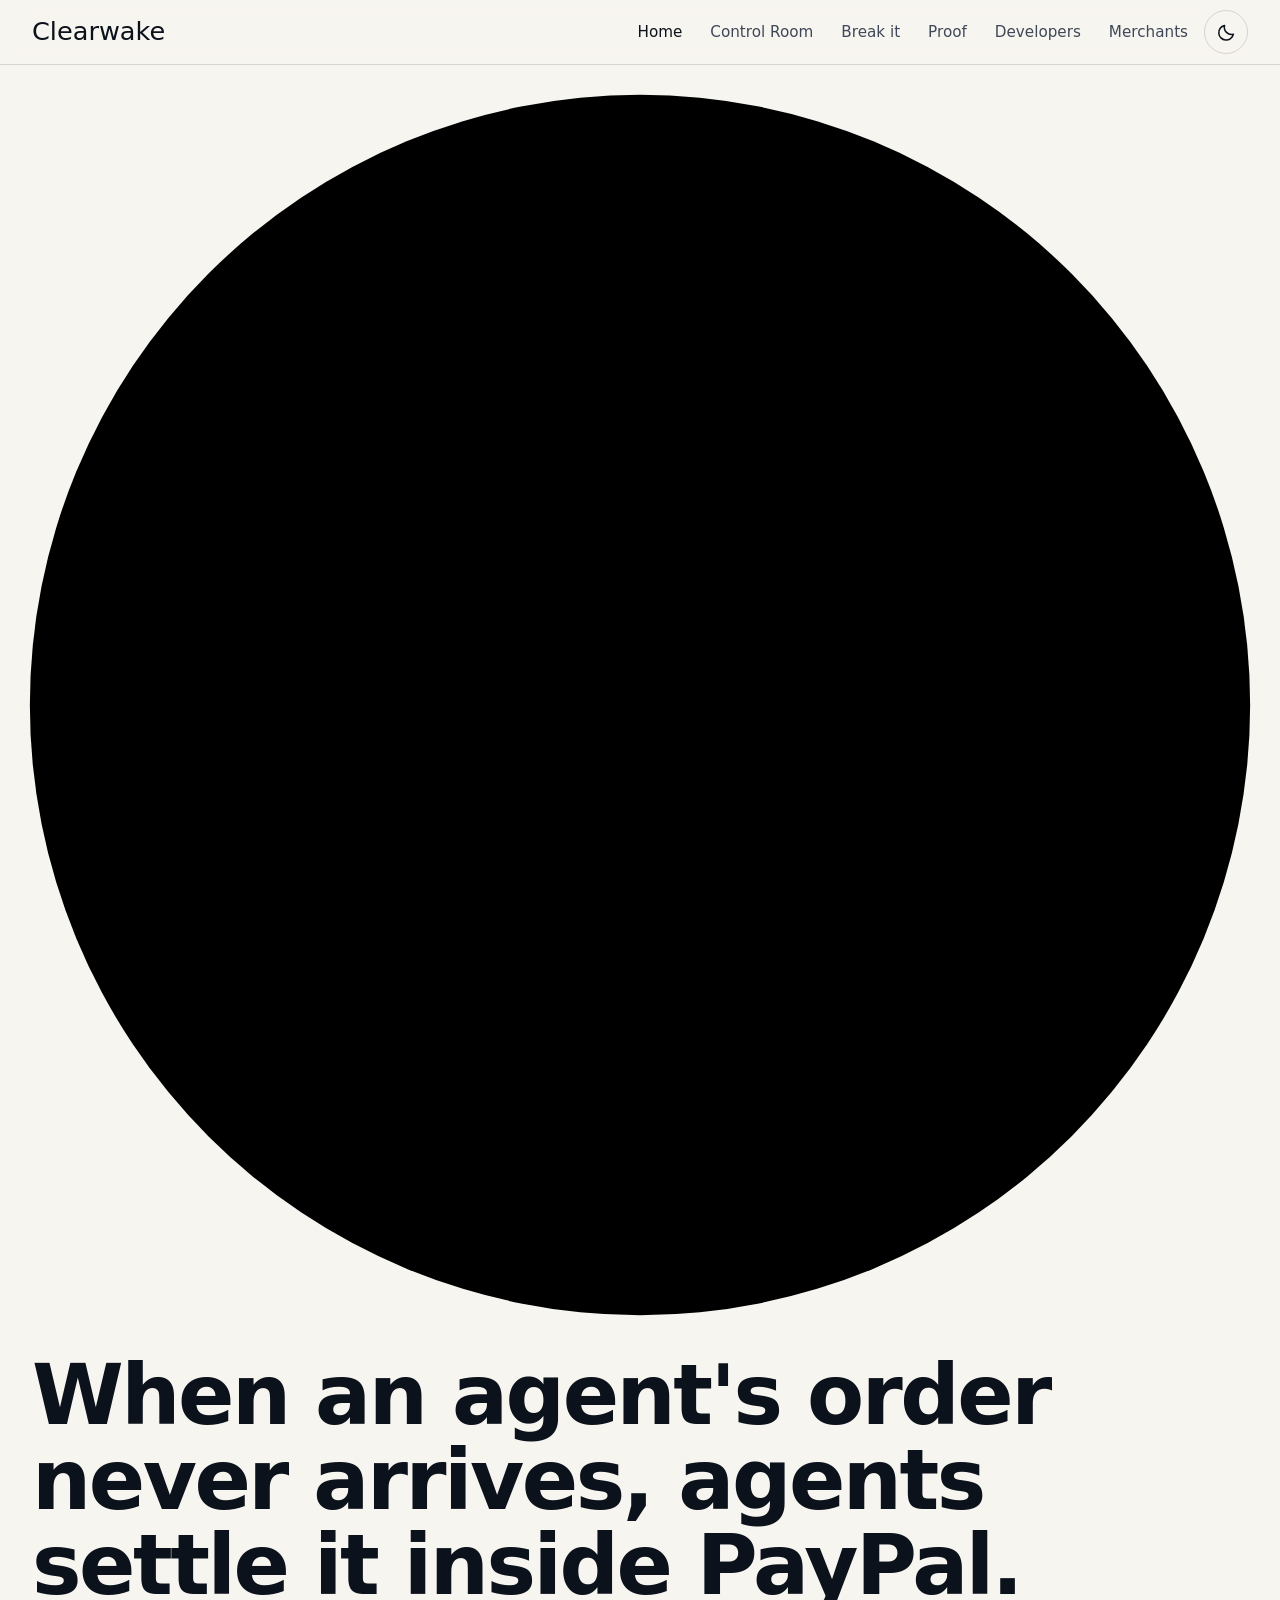
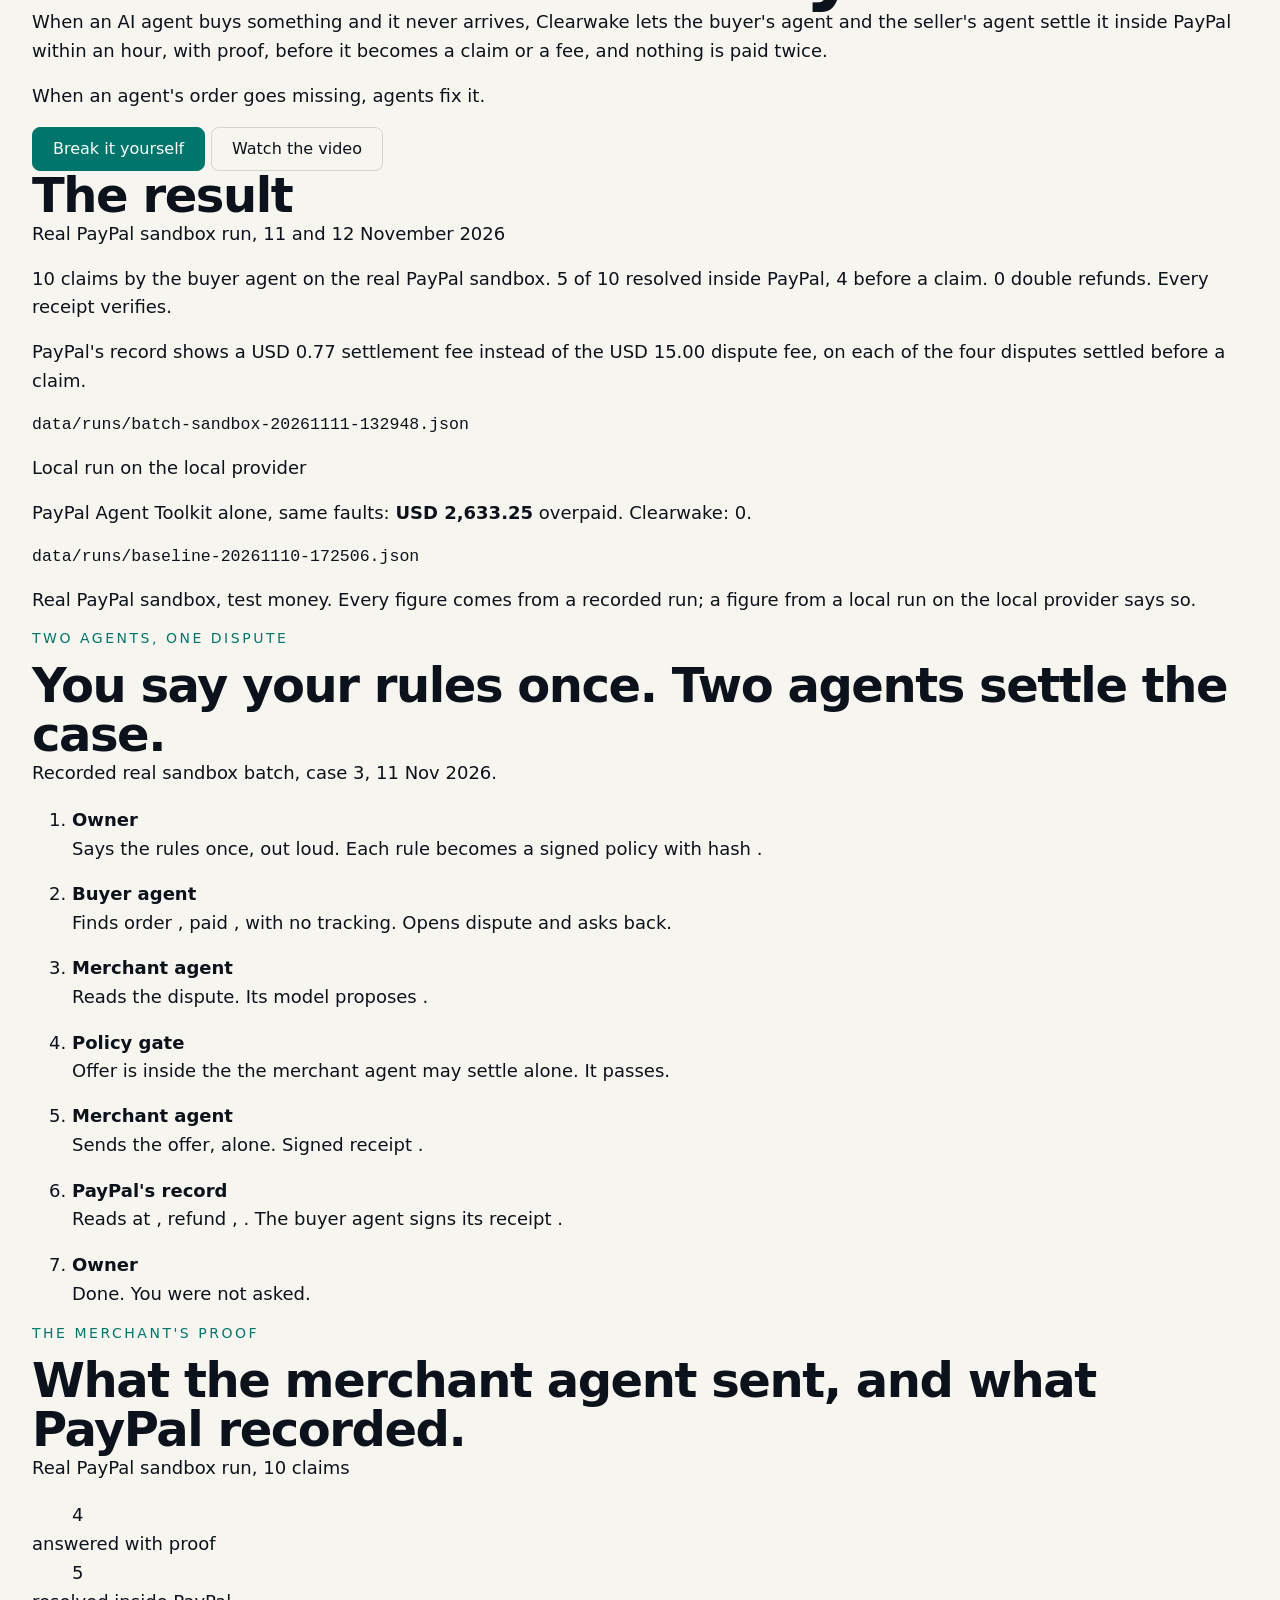
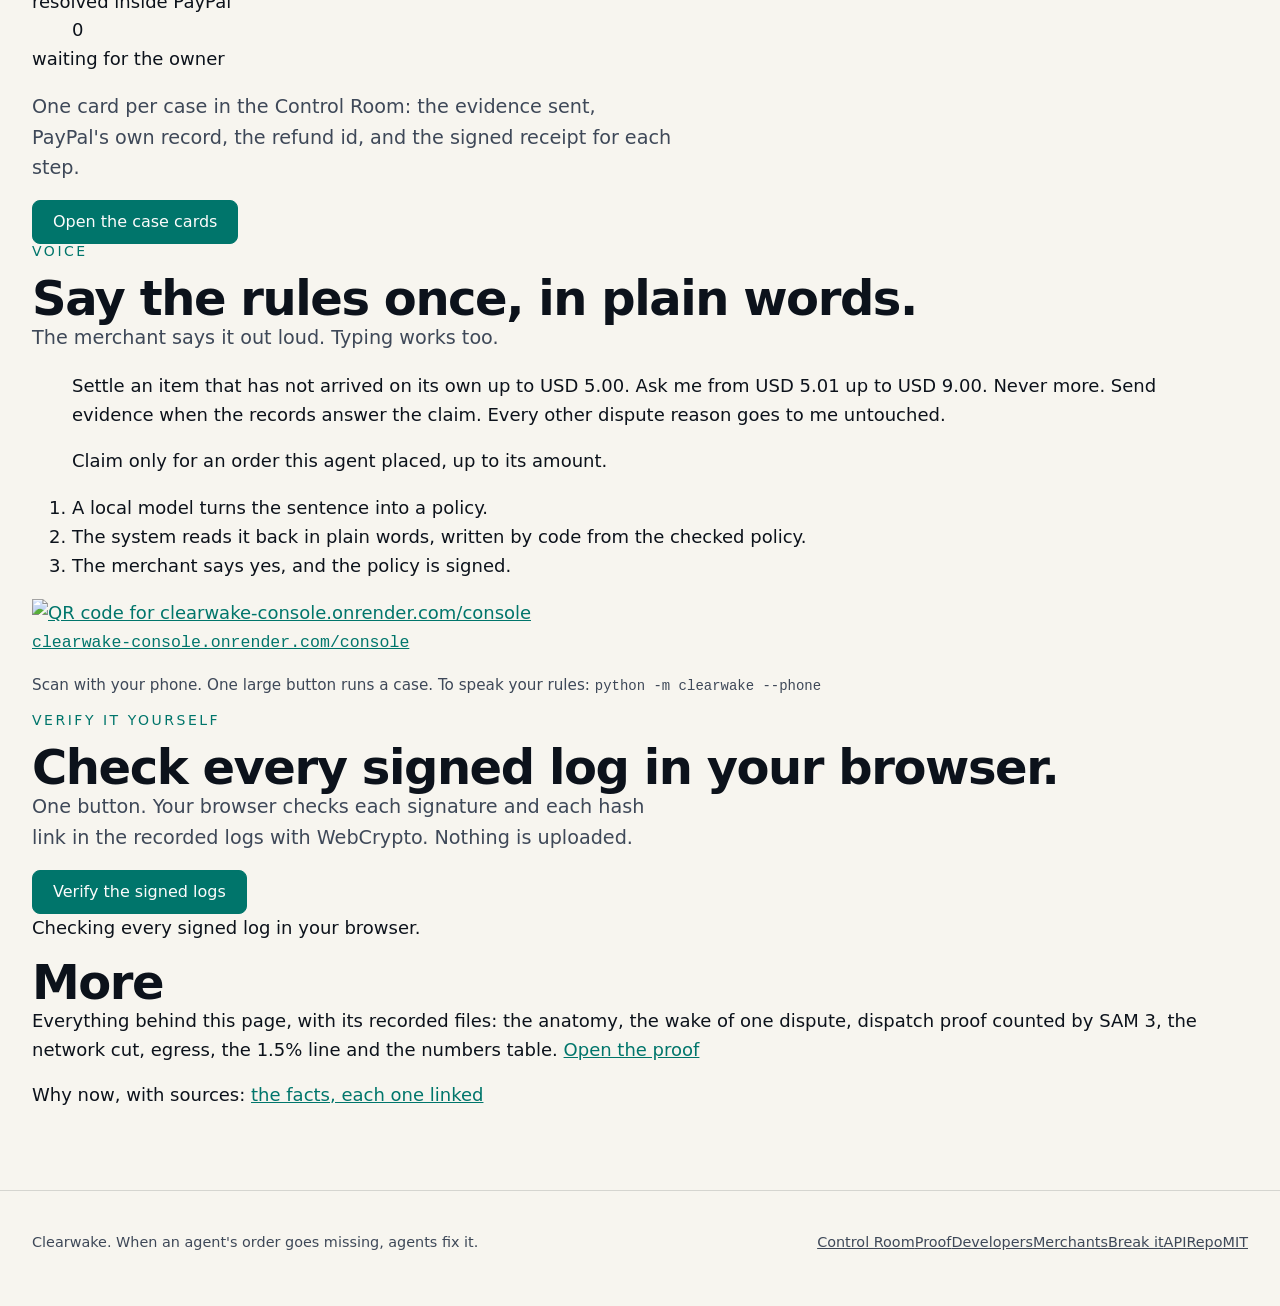
==== commit 40e5c89d: "Video link: YouTube URL in the Watch the video button, README links and Devpost drafts" ====
--- a/site/index.html
+++ b/site/index.html
@@ -47,7 +47,7 @@
         <p class="tagline">When an agent's order goes missing, agents fix it.</p>
         <div class="cta">
           <a class="btn primary" href="/break">Break it yourself</a>
-          <a class="btn" id="watch-video" data-video="[VIDEO_URL]">Watch the video</a>
+          <a class="btn" id="watch-video" data-video="https://youtu.be/oRKy5MRPW34">Watch the video</a>
         </div>
       </div>
     </div>
